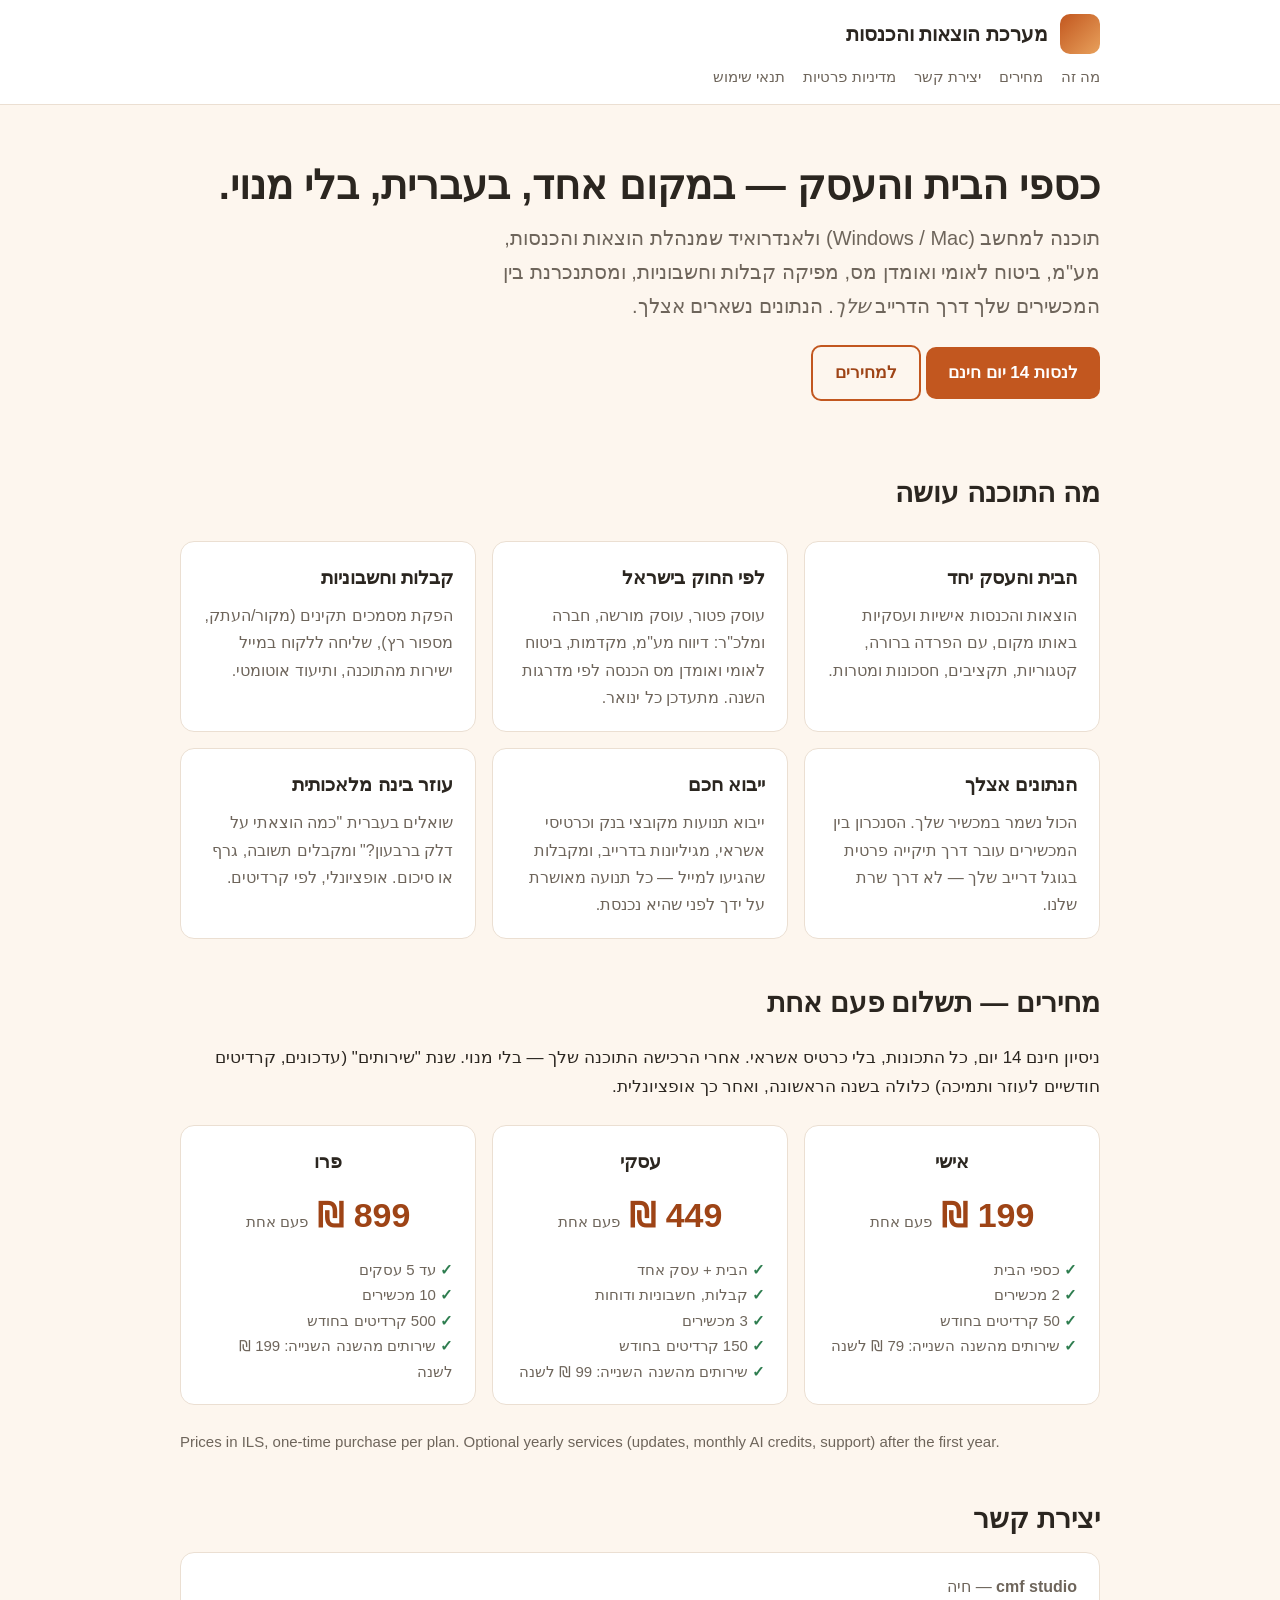
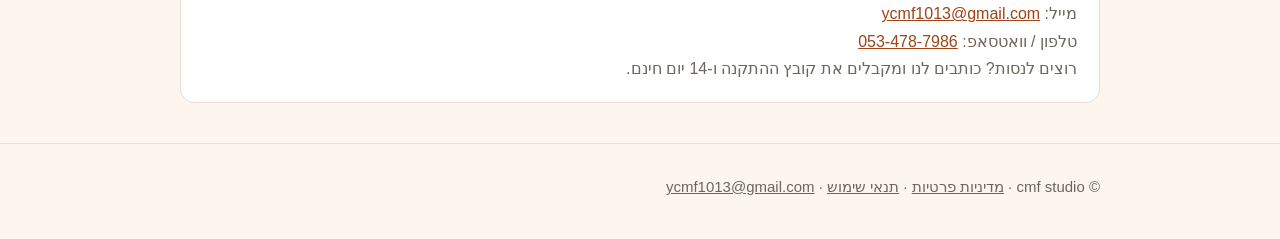
==== index.html @ ee787d58 "Website: home, privacy policy, terms" ====
<!DOCTYPE html>
<html lang="he" dir="rtl">
<head>
<meta charset="utf-8">
<meta name="viewport" content="width=device-width, initial-scale=1">
<title>מערכת הוצאות והכנסות — ניהול כספי הבית והעסק במקום אחד</title>
<meta name="description" content="תוכנה בעברית לניהול הוצאות והכנסות של הבית והעסק: מע&quot;מ, ביטוח לאומי, אומדן מס, קבלות וחשבוניות, סנכרון בין המכשירים שלך דרך הדרייב שלך. בלי מנוי — הנתונים נשארים אצלך.">
<link rel="stylesheet" href="style.css">
</head>
<body>

<header class="top">
  <div class="wrap">
    <a class="brand" href="./"><span class="logo"></span> מערכת הוצאות והכנסות</a>
    <nav class="menu">
      <a href="#what">מה זה</a>
      <a href="#pricing">מחירים</a>
      <a href="#contact">יצירת קשר</a>
      <a href="privacy.html">מדיניות פרטיות</a>
      <a href="terms.html">תנאי שימוש</a>
    </nav>
  </div>
</header>

<main class="wrap">
  <section class="hero">
    <h1>כספי הבית והעסק — במקום אחד, בעברית, בלי מנוי.</h1>
    <p class="lead">תוכנה למחשב (Windows / Mac) ולאנדרואיד שמנהלת הוצאות והכנסות, מע"מ, ביטוח לאומי ואומדן מס, מפיקה קבלות וחשבוניות, ומסתנכרנת בין המכשירים שלך דרך הדרייב <em>שלך</em>. הנתונים נשארים אצלך.</p>
    <a class="btn" href="#contact">לנסות 14 יום חינם</a>
    <a class="btn sec" href="#pricing">למחירים</a>
  </section>

  <h2 id="what">מה התוכנה עושה</h2>
  <div class="grid">
    <div class="card"><h3>הבית והעסק יחד</h3><p>הוצאות והכנסות אישיות ועסקיות באותו מקום, עם הפרדה ברורה, קטגוריות, תקציבים, חסכונות ומטרות.</p></div>
    <div class="card"><h3>לפי החוק בישראל</h3><p>עוסק פטור, עוסק מורשה, חברה ומלכ"ר: דיווח מע"מ, מקדמות, ביטוח לאומי ואומדן מס הכנסה לפי מדרגות השנה. מתעדכן כל ינואר.</p></div>
    <div class="card"><h3>קבלות וחשבוניות</h3><p>הפקת מסמכים תקינים (מקור/העתק, מספור רץ), שליחה ללקוח במייל ישירות מהתוכנה, ותיעוד אוטומטי.</p></div>
    <div class="card"><h3>הנתונים אצלך</h3><p>הכול נשמר במכשיר שלך. הסנכרון בין המכשירים עובר דרך תיקייה פרטית בגוגל דרייב שלך — לא דרך שרת שלנו.</p></div>
    <div class="card"><h3>ייבוא חכם</h3><p>ייבוא תנועות מקובצי בנק וכרטיסי אשראי, מגיליונות בדרייב, ומקבלות שהגיעו למייל — כל תנועה מאושרת על ידך לפני שהיא נכנסת.</p></div>
    <div class="card"><h3>עוזר בינה מלאכותית</h3><p>שואלים בעברית "כמה הוצאתי על דלק ברבעון?" ומקבלים תשובה, גרף או סיכום. אופציונלי, לפי קרדיטים.</p></div>
  </div>

  <h2 id="pricing">מחירים — תשלום פעם אחת</h2>
  <p>ניסיון חינם 14 יום, כל התכונות, בלי כרטיס אשראי. אחרי הרכישה התוכנה שלך — בלי מנוי. שנת "שירותים" (עדכונים, קרדיטים חודשיים לעוזר ותמיכה) כלולה בשנה הראשונה, ואחר כך אופציונלית.</p>
  <div class="grid">
    <div class="card price">
      <h3>אישי</h3>
      <div class="amount">199 ₪ <small>פעם אחת</small></div>
      <ul><li>כספי הבית</li><li>2 מכשירים</li><li>50 קרדיטים בחודש</li><li>שירותים מהשנה השנייה: 79 ₪ לשנה</li></ul>
    </div>
    <div class="card price">
      <h3>עסקי</h3>
      <div class="amount">449 ₪ <small>פעם אחת</small></div>
      <ul><li>הבית + עסק אחד</li><li>קבלות, חשבוניות ודוחות</li><li>3 מכשירים</li><li>150 קרדיטים בחודש</li><li>שירותים מהשנה השנייה: 99 ₪ לשנה</li></ul>
    </div>
    <div class="card price">
      <h3>פרו</h3>
      <div class="amount">899 ₪ <small>פעם אחת</small></div>
      <ul><li>עד 5 עסקים</li><li>10 מכשירים</li><li>500 קרדיטים בחודש</li><li>שירותים מהשנה השנייה: 199 ₪ לשנה</li></ul>
    </div>
  </div>
  <p class="en">Prices in ILS, one-time purchase per plan. Optional yearly services (updates, monthly AI credits, support) after the first year.</p>

  <h2 id="contact">יצירת קשר</h2>
  <div class="card">
    <p><strong>cmf studio</strong> — חיה<br>
    מייל: <a href="mailto:ycmf1013@gmail.com">ycmf1013@gmail.com</a><br>
    טלפון / וואטסאפ: <a href="tel:+972534787986">053-478-7986</a></p>
    <p>רוצים לנסות? כותבים לנו ומקבלים את קובץ ההתקנה ו-14 יום חינם.</p>
  </div>
</main>

<footer>
  <div class="wrap">
    © cmf studio · <a href="privacy.html">מדיניות פרטיות</a> · <a href="terms.html">תנאי שימוש</a> · <a href="mailto:ycmf1013@gmail.com">ycmf1013@gmail.com</a>
  </div>
</footer>

</body>
</html>
---- style.css ----
/* אתר קטן של "מערכת הוצאות והכנסות" — דף בית, מדיניות פרטיות ותנאי שימוש.
   בלי גופנים חיצוניים ובלי סקריפטים: הדפים לא שולחים שום דבר לשום מקום. */
:root {
  --bg: #FDF6EE; --card: #FFFFFF; --ink: #2B2620; --muted: #6E655B;
  --brand: #C2571F; --brand-dark: #9E4416; --line: #EBDFD2; --ok: #2E7D4F;
}
* { box-sizing: border-box; }
html { scroll-behavior: smooth; }
body {
  margin: 0; background: var(--bg); color: var(--ink);
  font-family: "Segoe UI", "Heebo", "Noto Sans Hebrew", Arial, Tahoma, sans-serif;
  font-size: 17px; line-height: 1.7; direction: rtl;
}
a { color: var(--brand-dark); }
header.top {
  background: var(--card); border-bottom: 1px solid var(--line);
  padding: 14px 0;
}
.wrap { max-width: 960px; margin: 0 auto; padding: 0 20px; }
.brand { display: flex; align-items: center; gap: 12px; text-decoration: none; color: var(--ink); font-weight: 700; font-size: 20px; }
.brand .logo { width: 40px; height: 40px; border-radius: 10px; background: linear-gradient(135deg, var(--brand), #E8A15C); display: inline-block; }
nav.menu { display: flex; gap: 18px; flex-wrap: wrap; margin-top: 10px; font-size: 15px; }
nav.menu a { color: var(--muted); text-decoration: none; }
nav.menu a:hover { color: var(--brand-dark); }
.hero { padding: 56px 0 28px; }
.hero h1 { font-size: 40px; line-height: 1.2; margin: 0 0 12px; }
.hero p.lead { font-size: 20px; color: var(--muted); max-width: 640px; margin: 0 0 22px; }
.btn { display: inline-block; background: var(--brand); color: #fff; padding: 12px 22px; border-radius: 10px; text-decoration: none; font-weight: 700; }
.btn.sec { background: transparent; color: var(--brand-dark); border: 2px solid var(--brand); }
.grid { display: grid; grid-template-columns: repeat(auto-fit, minmax(260px, 1fr)); gap: 16px; margin: 24px 0; }
.card { background: var(--card); border: 1px solid var(--line); border-radius: 14px; padding: 20px 22px; }
.card h3 { margin: 0 0 8px; font-size: 19px; }
.card p { margin: 0; color: var(--muted); font-size: 16px; }
.price { text-align: center; }
.price .amount { font-size: 34px; font-weight: 800; color: var(--brand-dark); margin: 6px 0; }
.price .amount small { font-size: 15px; color: var(--muted); font-weight: 400; }
.price ul { list-style: none; padding: 0; margin: 12px 0 0; text-align: right; color: var(--muted); font-size: 15px; }
.price li::before { content: "✓ "; color: var(--ok); font-weight: 700; }
h2 { font-size: 28px; margin: 40px 0 10px; }
h3 { margin-top: 28px; }
section.doc { background: var(--card); border: 1px solid var(--line); border-radius: 14px; padding: 28px 30px; margin: 28px 0; }
section.doc h1 { font-size: 32px; margin-top: 0; }
section.doc .date { color: var(--muted); font-size: 15px; }
table { border-collapse: collapse; width: 100%; margin: 14px 0; font-size: 16px; }
th, td { border: 1px solid var(--line); padding: 10px 12px; text-align: right; vertical-align: top; }
th { background: var(--bg); }
.note { background: #FFF6E8; border-right: 4px solid var(--brand); padding: 12px 16px; border-radius: 8px; margin: 16px 0; }
.en { direction: ltr; text-align: left; font-size: 15px; color: var(--muted); }
footer { color: var(--muted); font-size: 15px; padding: 30px 0 40px; border-top: 1px solid var(--line); margin-top: 40px; }
footer a { color: var(--muted); }
@media (max-width: 600px) { .hero h1 { font-size: 30px; } body { font-size: 16px; } section.doc { padding: 20px 18px; } }
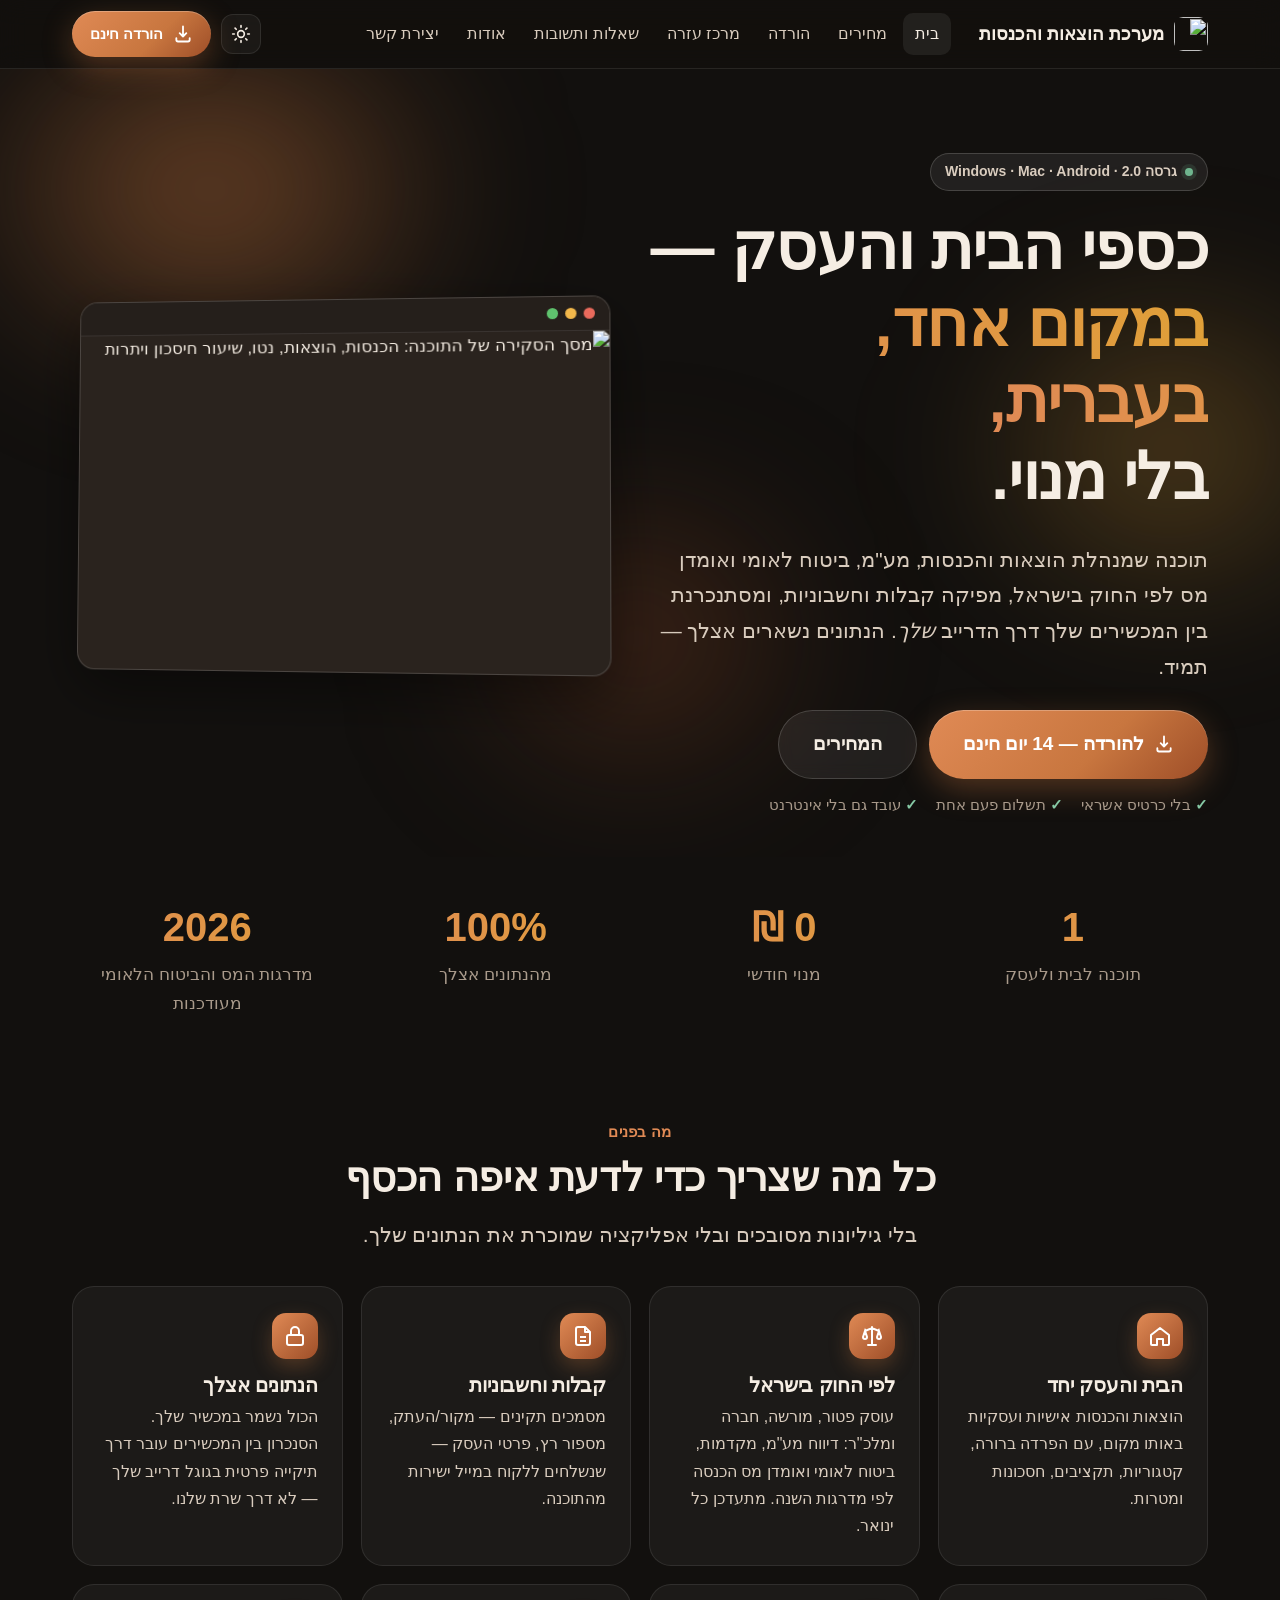
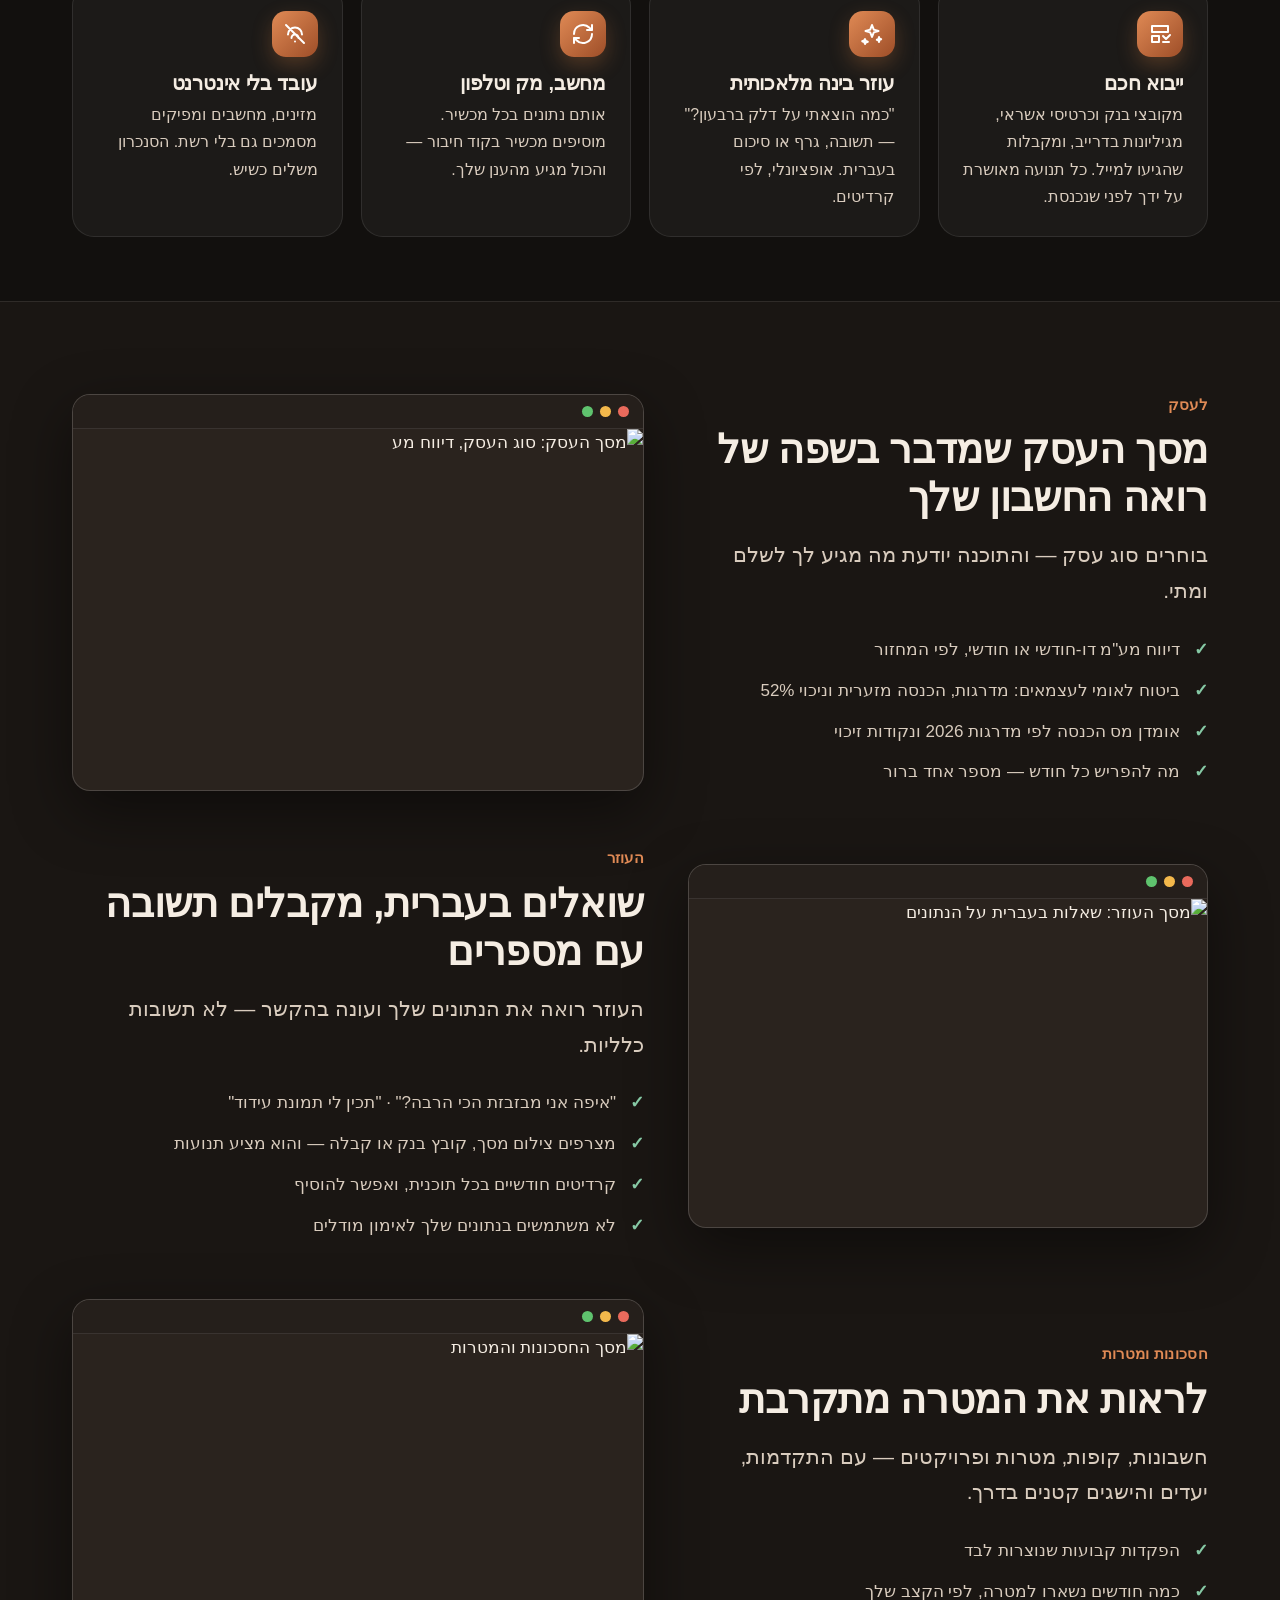
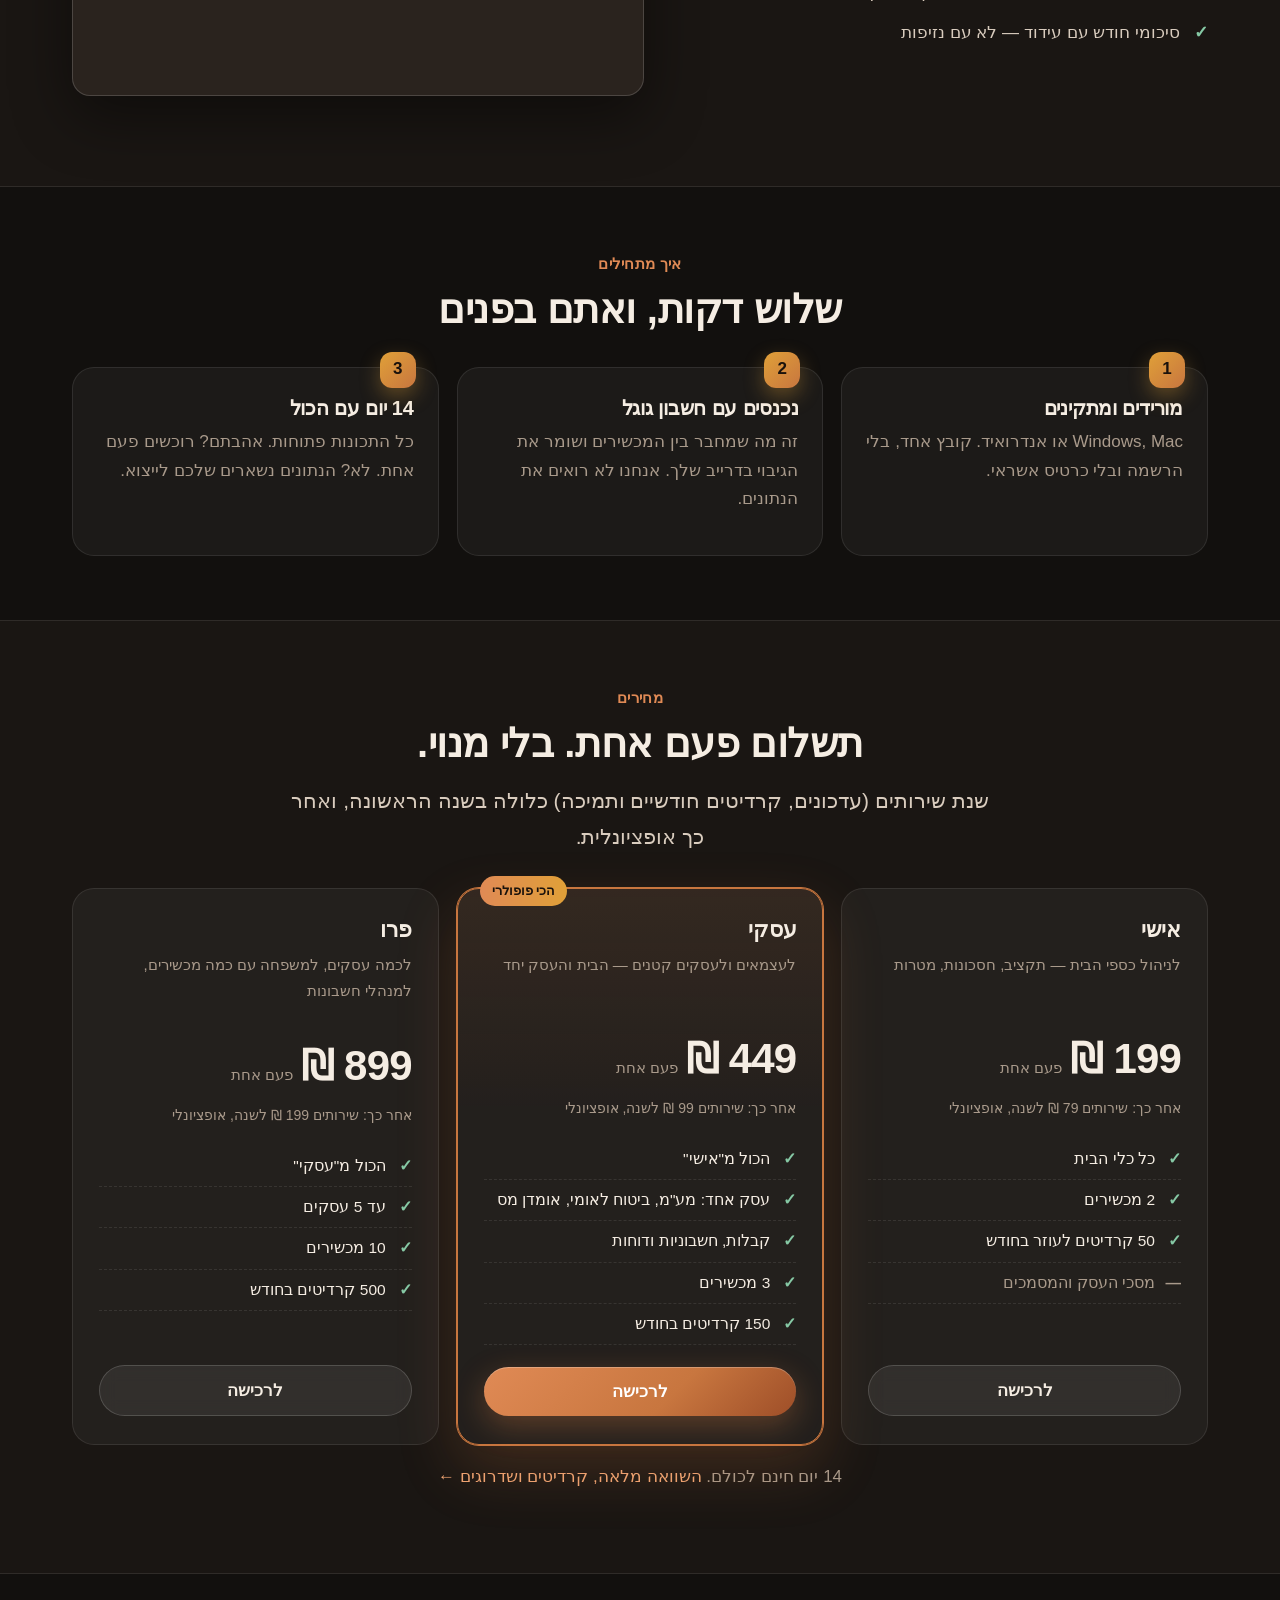
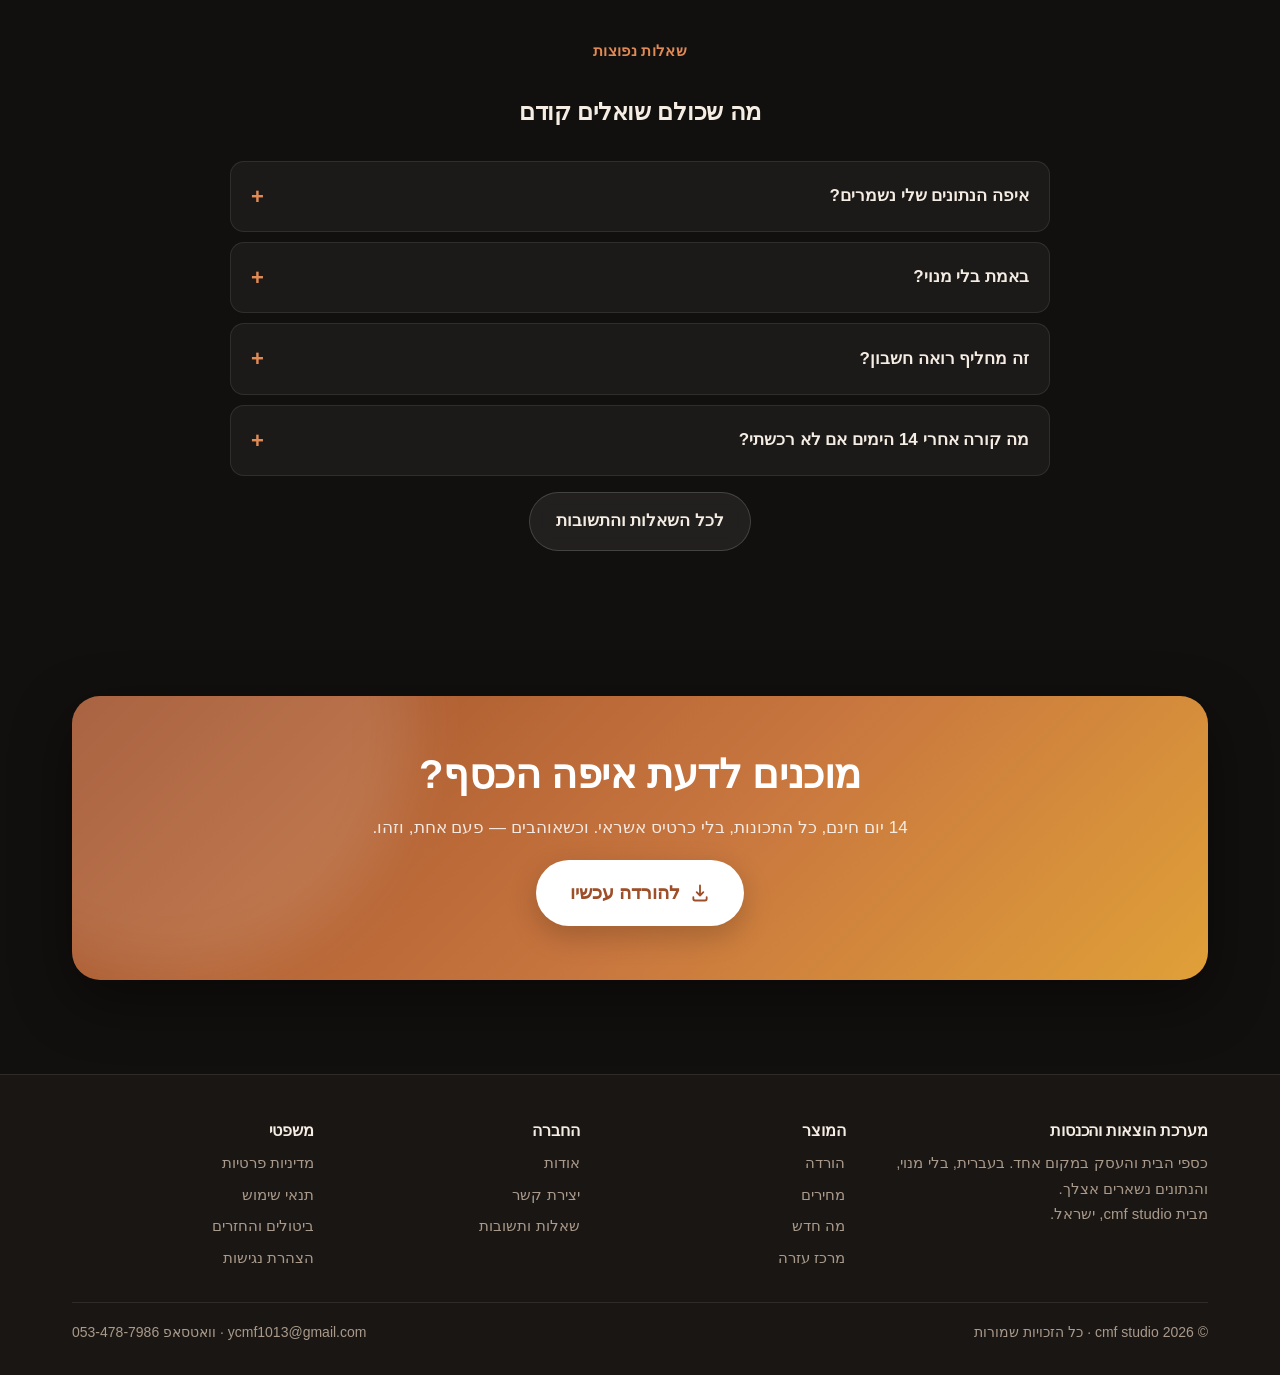
==== commit d49e752f: "Site v2: new design, dark/light, 13 pages" ====
--- a/index.html
+++ b/index.html
@@ -1,80 +1,160 @@
 <!DOCTYPE html>
-<html lang="he" dir="rtl">
+<html lang="he" dir="rtl" data-theme="dark">
 <head>
 <meta charset="utf-8">
 <meta name="viewport" content="width=device-width, initial-scale=1">
-<title>מערכת הוצאות והכנסות — ניהול כספי הבית והעסק במקום אחד</title>
-<meta name="description" content="תוכנה בעברית לניהול הוצאות והכנסות של הבית והעסק: מע&quot;מ, ביטוח לאומי, אומדן מס, קבלות וחשבוניות, סנכרון בין המכשירים שלך דרך הדרייב שלך. בלי מנוי — הנתונים נשארים אצלך.">
-<link rel="stylesheet" href="style.css">
+<title>מערכת הוצאות והכנסות — כספי הבית והעסק במקום אחד, בעברית, בלי מנוי</title>
+<meta name="description" content="תוכנה למחשב ולאנדרואיד שמנהלת הוצאות והכנסות של הבית והעסק: מע&quot;מ, ביטוח לאומי ואומדן מס לפי החוק בישראל, קבלות וחשבוניות, סנכרון דרך הדרייב שלך ועוזר בינה מלאכותית. 14 יום חינם.">
+<link rel="canonical" href="https://cmf1013.github.io/">
+<meta property="og:type" content="website"><meta property="og:title" content="מערכת הוצאות והכנסות — כספי הבית והעסק במקום אחד, בעברית, בלי מנוי"><meta property="og:description" content="תוכנה למחשב ולאנדרואיד שמנהלת הוצאות והכנסות של הבית והעסק: מע&quot;מ, ביטוח לאומי ואומדן מס לפי החוק בישראל, קבלות וחשבוניות, סנכרון דרך הדרייב שלך ועוזר בינה מלאכותית. 14 יום חינם."><meta property="og:image" content="https://cmf1013.github.io/img/og.png"><meta property="og:url" content="https://cmf1013.github.io/"><meta property="og:locale" content="he_IL">
+<meta name="twitter:card" content="summary_large_image">
+<meta name="theme-color" content="#12100E">
+<link rel="icon" href="img/favicon.ico" sizes="any"><link rel="icon" href="img/icon-192.png" type="image/png"><link rel="apple-touch-icon" href="img/icon-192.png">
+<link rel="manifest" href="site.webmanifest">
+<link rel="preload" href="fonts/heebo-800.woff2" as="font" type="font/woff2" crossorigin><link rel="preload" href="fonts/heebo-400.woff2" as="font" type="font/woff2" crossorigin>
+<link rel="stylesheet" href="site.css?v=mujxu6ug">
+<script>(function(){try{var t=localStorage.getItem("theme");if(t==="light"||t==="dark")document.documentElement.setAttribute("data-theme",t);}catch(e){}})();</script>
+<style>[data-theme="dark"] .only-light{display:none}[data-theme="light"] .only-dark{display:none}.only-dark,.only-light{display:inline-flex}</style>
+
 </head>
 <body>
+<header class="top"><div class="wrap">
+    <a class="brand" href="index.html"><img src="img/icon-64.png" alt="" width="34" height="34"> מערכת הוצאות והכנסות</a>
+    <nav class="menu" aria-label="ניווט ראשי"><a href="index.html">בית</a><a href="pricing.html">מחירים</a><a href="download.html">הורדה</a><a href="support.html">מרכז עזרה</a><a href="faq.html">שאלות ותשובות</a><a href="about.html">אודות</a><a href="contact.html">יצירת קשר</a></nav>
+    <div class="cta">
+      <button class="iconbtn theme-btn" type="button" aria-label="מעבר למצב בהיר"><span class="only-dark"><svg viewBox="0 0 24 24" fill="none" stroke="currentColor" stroke-width="2" stroke-linecap="round"><circle cx="12" cy="12" r="4"/><path d="M12 2v2M12 20v2M4.9 4.9l1.4 1.4M17.7 17.7l1.4 1.4M2 12h2M20 12h2M4.9 19.1l1.4-1.4M17.7 6.3l1.4-1.4"/></svg></span><span class="only-light"><svg viewBox="0 0 24 24" fill="none" stroke="currentColor" stroke-width="2" stroke-linecap="round"><path d="M21 12.8A9 9 0 1 1 11.2 3a7 7 0 0 0 9.8 9.8z"/></svg></span></button>
+      <a class="btn sm" href="download.html"><svg viewBox="0 0 24 24" fill="none" stroke="currentColor" stroke-width="2.2" stroke-linecap="round" stroke-linejoin="round"><path d="M12 3v12m0 0-4-4m4 4 4-4M4 17v2a2 2 0 0 0 2 2h12a2 2 0 0 0 2-2v-2"/></svg> הורדה חינם</a>
+      <button class="iconbtn burger" type="button" aria-label="תפריט" aria-expanded="false"><svg viewBox="0 0 24 24" fill="none" stroke="currentColor" stroke-width="2" stroke-linecap="round"><path d="M4 7h16M4 12h16M4 17h16"/></svg></button>
+    </div>
+  </div></header>
+<main id="main">
 
-<header class="top">
-  <div class="wrap">
-    <a class="brand" href="./"><span class="logo"></span> מערכת הוצאות והכנסות</a>
-    <nav class="menu">
-      <a href="#what">מה זה</a>
-      <a href="#pricing">מחירים</a>
-      <a href="#contact">יצירת קשר</a>
-      <a href="privacy.html">מדיניות פרטיות</a>
-      <a href="terms.html">תנאי שימוש</a>
-    </nav>
+<section class="hero"><div class="glow3"></div><div class="wrap"><div class="grid">
+  <div>
+    <span class="eyebrow"><span class="dot"></span> גרסה 2.0 · Windows · Mac · Android</span>
+    <h1>כספי הבית והעסק —<br><span class="hl">במקום אחד, בעברית,</span><br>בלי מנוי.</h1>
+    <p class="lead">תוכנה שמנהלת הוצאות והכנסות, מע"מ, ביטוח לאומי ואומדן מס לפי החוק בישראל, מפיקה קבלות וחשבוניות, ומסתנכרנת בין המכשירים שלך דרך הדרייב <em>שלך</em>. הנתונים נשארים אצלך — תמיד.</p>
+    <div class="actions"><a class="btn lg" href="download.html"><svg viewBox="0 0 24 24" fill="none" stroke="currentColor" stroke-width="2.2" stroke-linecap="round" stroke-linejoin="round"><path d="M12 3v12m0 0-4-4m4 4 4-4M4 17v2a2 2 0 0 0 2 2h12a2 2 0 0 0 2-2v-2"/></svg> להורדה — 14 יום חינם</a><a class="btn sec lg" href="pricing.html">המחירים</a></div>
+    <div class="fine"><span>בלי כרטיס אשראי</span><span>תשלום פעם אחת</span><span>עובד גם בלי אינטרנט</span></div>
   </div>
-</header>
+  <div class="window floaty"><div class="bar"><i></i><i></i><i></i></div><img src="img/app-dash.webp" srcset="img/app-dash-s.webp 900w, img/app-dash.webp 1440w" sizes="(max-width: 960px) 100vw, 560px" width="1440" height="913" alt="מסך הסקירה של התוכנה: הכנסות, הוצאות, נטו, שיעור חיסכון ויתרות" fetchpriority="high"></div>
+</div></div></section>
 
-<main class="wrap">
-  <section class="hero">
-    <h1>כספי הבית והעסק — במקום אחד, בעברית, בלי מנוי.</h1>
-    <p class="lead">תוכנה למחשב (Windows / Mac) ולאנדרואיד שמנהלת הוצאות והכנסות, מע"מ, ביטוח לאומי ואומדן מס, מפיקה קבלות וחשבוניות, ומסתנכרנת בין המכשירים שלך דרך הדרייב <em>שלך</em>. הנתונים נשארים אצלך.</p>
-    <a class="btn" href="#contact">לנסות 14 יום חינם</a>
-    <a class="btn sec" href="#pricing">למחירים</a>
-  </section>
+<section class="tight"><div class="wrap"><div class="stats rv">
+  <div class="stat"><b>1</b><span class="muted">תוכנה לבית ולעסק</span></div>
+  <div class="stat"><b>0 ₪</b><span class="muted">מנוי חודשי</span></div>
+  <div class="stat"><b>100%</b><span class="muted">מהנתונים אצלך</span></div>
+  <div class="stat"><b>2026</b><span class="muted">מדרגות המס והביטוח הלאומי מעודכנות</span></div>
+</div></div></section>
 
-  <h2 id="what">מה התוכנה עושה</h2>
-  <div class="grid">
-    <div class="card"><h3>הבית והעסק יחד</h3><p>הוצאות והכנסות אישיות ועסקיות באותו מקום, עם הפרדה ברורה, קטגוריות, תקציבים, חסכונות ומטרות.</p></div>
-    <div class="card"><h3>לפי החוק בישראל</h3><p>עוסק פטור, עוסק מורשה, חברה ומלכ"ר: דיווח מע"מ, מקדמות, ביטוח לאומי ואומדן מס הכנסה לפי מדרגות השנה. מתעדכן כל ינואר.</p></div>
-    <div class="card"><h3>קבלות וחשבוניות</h3><p>הפקת מסמכים תקינים (מקור/העתק, מספור רץ), שליחה ללקוח במייל ישירות מהתוכנה, ותיעוד אוטומטי.</p></div>
-    <div class="card"><h3>הנתונים אצלך</h3><p>הכול נשמר במכשיר שלך. הסנכרון בין המכשירים עובר דרך תיקייה פרטית בגוגל דרייב שלך — לא דרך שרת שלנו.</p></div>
-    <div class="card"><h3>ייבוא חכם</h3><p>ייבוא תנועות מקובצי בנק וכרטיסי אשראי, מגיליונות בדרייב, ומקבלות שהגיעו למייל — כל תנועה מאושרת על ידך לפני שהיא נכנסת.</p></div>
-    <div class="card"><h3>עוזר בינה מלאכותית</h3><p>שואלים בעברית "כמה הוצאתי על דלק ברבעון?" ומקבלים תשובה, גרף או סיכום. אופציונלי, לפי קרדיטים.</p></div>
+<section><div class="wrap">
+  <div class="sechead center rv"><span class="kicker">מה בפנים</span><h2>כל מה שצריך כדי לדעת איפה הכסף</h2><p class="lead">בלי גיליונות מסובכים ובלי אפליקציה שמוכרת את הנתונים שלך.</p></div>
+  <div class="cards">
+    <div class="card rv"><div class="ic"><svg viewBox="0 0 24 24" fill="none" stroke="currentColor" stroke-width="2" stroke-linejoin="round"><path d="M3 11 12 4l9 7v9a1 1 0 0 1-1 1h-5v-6H9v6H4a1 1 0 0 1-1-1z"/></svg></div><h3>הבית והעסק יחד</h3><p>הוצאות והכנסות אישיות ועסקיות באותו מקום, עם הפרדה ברורה, קטגוריות, תקציבים, חסכונות ומטרות.</p></div>
+    <div class="card rv"><div class="ic"><svg viewBox="0 0 24 24" fill="none" stroke="currentColor" stroke-width="2" stroke-linecap="round"><path d="M12 3v18M5 7l7-3 7 3M3 13l2-6 2 6a2 2 0 0 1-4 0zM17 13l2-6 2 6a2 2 0 0 1-4 0zM8 21h8"/></svg></div><h3>לפי החוק בישראל</h3><p>עוסק פטור, מורשה, חברה ומלכ"ר: דיווח מע"מ, מקדמות, ביטוח לאומי ואומדן מס הכנסה לפי מדרגות השנה. מתעדכן כל ינואר.</p></div>
+    <div class="card rv"><div class="ic"><svg viewBox="0 0 24 24" fill="none" stroke="currentColor" stroke-width="2" stroke-linejoin="round"><path d="M14 3H7a2 2 0 0 0-2 2v14a2 2 0 0 0 2 2h10a2 2 0 0 0 2-2V8z"/><path d="M14 3v5h5M9 13h6M9 17h6"/></svg></div><h3>קבלות וחשבוניות</h3><p>מסמכים תקינים — מקור/העתק, מספור רץ, פרטי העסק — שנשלחים ללקוח במייל ישירות מהתוכנה.</p></div>
+    <div class="card rv"><div class="ic"><svg viewBox="0 0 24 24" fill="none" stroke="currentColor" stroke-width="2"><rect x="4" y="11" width="16" height="10" rx="2"/><path d="M8 11V7a4 4 0 0 1 8 0v4"/></svg></div><h3>הנתונים אצלך</h3><p>הכול נשמר במכשיר שלך. הסנכרון בין המכשירים עובר דרך תיקייה פרטית בגוגל דרייב שלך — לא דרך שרת שלנו.</p></div>
+    <div class="card rv"><div class="ic"><svg viewBox="0 0 24 24" fill="none" stroke="currentColor" stroke-width="2" stroke-linecap="round" stroke-linejoin="round"><path d="M4 4h16v6H4zM4 14h7v6H4zM15 14l3 3 4-4M15 20h6"/></svg></div><h3>ייבוא חכם</h3><p>מקובצי בנק וכרטיסי אשראי, מגיליונות בדרייב, ומקבלות שהגיעו למייל. כל תנועה מאושרת על ידך לפני שנכנסת.</p></div>
+    <div class="card rv"><div class="ic"><svg viewBox="0 0 24 24" fill="none" stroke="currentColor" stroke-width="2" stroke-linecap="round" stroke-linejoin="round"><path d="M12 3l1.8 4.6L18.5 9l-4.7 1.4L12 15l-1.8-4.6L5.5 9l4.7-1.4zM5 17l.8 2 2 .8-2 .8L5 22l-.8-2-2-.8 2-.8zM19 15l.6 1.6 1.6.6-1.6.6L19 20l-.6-1.6-1.6-.6 1.6-.6z"/></svg></div><h3>עוזר בינה מלאכותית</h3><p>"כמה הוצאתי על דלק ברבעון?" — תשובה, גרף או סיכום בעברית. אופציונלי, לפי קרדיטים.</p></div>
+    <div class="card rv"><div class="ic"><svg viewBox="0 0 24 24" fill="none" stroke="currentColor" stroke-width="2" stroke-linecap="round" stroke-linejoin="round"><path d="M21 12a9 9 0 0 1-15.5 6.2L3 16m0 0v5m0-5h5M3 12a9 9 0 0 1 15.5-6.2L21 8m0 0V3m0 5h-5"/></svg></div><h3>מחשב, מק וטלפון</h3><p>אותם נתונים בכל מכשיר. מוסיפים מכשיר בקוד חיבור — והכול מגיע מהענן שלך.</p></div>
+    <div class="card rv"><div class="ic"><svg viewBox="0 0 24 24" fill="none" stroke="currentColor" stroke-width="2" stroke-linecap="round"><path d="M5 12.5a7 7 0 0 1 14 0M8.5 16a3.5 3.5 0 0 1 7 0M12 19.5h.01M3 3l18 18"/></svg></div><h3>עובד בלי אינטרנט</h3><p>מזינים, מחשבים ומפיקים מסמכים גם בלי רשת. הסנכרון משלים כשיש.</p></div>
   </div>
+</div></section>
 
-  <h2 id="pricing">מחירים — תשלום פעם אחת</h2>
-  <p>ניסיון חינם 14 יום, כל התכונות, בלי כרטיס אשראי. אחרי הרכישה התוכנה שלך — בלי מנוי. שנת "שירותים" (עדכונים, קרדיטים חודשיים לעוזר ותמיכה) כלולה בשנה הראשונה, ואחר כך אופציונלית.</p>
-  <div class="grid">
-    <div class="card price">
-      <h3>אישי</h3>
-      <div class="amount">199 ₪ <small>פעם אחת</small></div>
-      <ul><li>כספי הבית</li><li>2 מכשירים</li><li>50 קרדיטים בחודש</li><li>שירותים מהשנה השנייה: 79 ₪ לשנה</li></ul>
+<section class="band"><div class="wrap">
+  <div class="feat rv">
+    <div class="txt"><span class="kicker">לעסק</span><h2>מסך העסק שמדבר בשפה של רואה החשבון שלך</h2>
+      <p class="lead">בוחרים סוג עסק — והתוכנה יודעת מה מגיע לך לשלם ומתי.</p>
+      <ul><li>דיווח מע"מ דו-חודשי או חודשי, לפי המחזור</li><li>ביטוח לאומי לעצמאים: מדרגות, הכנסה מזערית וניכוי 52%</li><li>אומדן מס הכנסה לפי מדרגות 2026 ונקודות זיכוי</li><li>מה להפריש כל חודש — מספר אחד ברור</li></ul></div>
+    <div class="window"><div class="bar"><i></i><i></i><i></i></div><img src="img/app-biz.webp" srcset="img/app-biz-s.webp 900w, img/app-biz.webp 1440w" sizes="(max-width: 900px) 100vw, 600px" width="1440" height="913" alt="מסך העסק: סוג העסק, דיווח מע"מ, אומדן מס וביטוח לאומי" loading="lazy"></div>
+  </div>
+  <div class="feat flip rv">
+    <div class="txt"><span class="kicker">העוזר</span><h2>שואלים בעברית, מקבלים תשובה עם מספרים</h2>
+      <p class="lead">העוזר רואה את הנתונים שלך ועונה בהקשר — לא תשובות כלליות.</p>
+      <ul><li>"איפה אני מבזבזת הכי הרבה?" · "תכין לי תמונת עידוד"</li><li>מצרפים צילום מסך, קובץ בנק או קבלה — והוא מציע תנועות</li><li>קרדיטים חודשיים בכל תוכנית, ואפשר להוסיף</li><li>לא משתמשים בנתונים שלך לאימון מודלים</li></ul></div>
+    <div class="window"><div class="bar"><i></i><i></i><i></i></div><img src="img/app-chat.webp" srcset="img/app-chat-s.webp 900w, img/app-chat.webp 1440w" sizes="(max-width: 900px) 100vw, 600px" width="1440" height="913" alt="מסך העוזר: שאלות בעברית על הנתונים" loading="lazy"></div>
+  </div>
+  <div class="feat rv">
+    <div class="txt"><span class="kicker">חסכונות ומטרות</span><h2>לראות את המטרה מתקרבת</h2>
+      <p class="lead">חשבונות, קופות, מטרות ופרויקטים — עם התקדמות, יעדים והישגים קטנים בדרך.</p>
+      <ul><li>הפקדות קבועות שנוצרות לבד</li><li>כמה חודשים נשארו למטרה, לפי הקצב שלך</li><li>סיכומי חודש עם עידוד — לא עם נזיפות</li></ul></div>
+    <div class="window"><div class="bar"><i></i><i></i><i></i></div><img src="img/app-save.webp" srcset="img/app-save-s.webp 900w, img/app-save.webp 1440w" sizes="(max-width: 900px) 100vw, 600px" width="1440" height="913" alt="מסך החסכונות והמטרות" loading="lazy"></div>
+  </div>
+</div></section>
+
+<section><div class="wrap">
+  <div class="sechead center rv"><span class="kicker">איך מתחילים</span><h2>שלוש דקות, ואתם בפנים</h2></div>
+  <div class="steps rv">
+    <div class="step"><h3>מורידים ומתקינים</h3><p class="muted">Windows, Mac או אנדרואיד. קובץ אחד, בלי הרשמה ובלי כרטיס אשראי.</p></div>
+    <div class="step"><h3>נכנסים עם חשבון גוגל</h3><p class="muted">זה מה שמחבר בין המכשירים ושומר את הגיבוי בדרייב שלך. אנחנו לא רואים את הנתונים.</p></div>
+    <div class="step"><h3>14 יום עם הכול</h3><p class="muted">כל התכונות פתוחות. אהבתם? רוכשים פעם אחת. לא? הנתונים נשארים שלכם לייצוא.</p></div>
+  </div>
+</div></section>
+
+<section class="band"><div class="wrap">
+  <div class="sechead center rv"><span class="kicker">מחירים</span><h2>תשלום פעם אחת. בלי מנוי.</h2><p class="lead">שנת שירותים (עדכונים, קרדיטים חודשיים ותמיכה) כלולה בשנה הראשונה, ואחר כך אופציונלית.</p></div>
+  <div class="plans rv">
+    <div class="plan"><h3>אישי</h3><p class="who">לניהול כספי הבית — תקציב, חסכונות, מטרות</p><div class="price"><b>199 ₪</b><span>פעם אחת</span></div><p class="sub">אחר כך: שירותים 79 ₪ לשנה, אופציונלי</p>
+      <ul><li>כל כלי הבית</li><li>2 מכשירים</li><li>50 קרדיטים לעוזר בחודש</li><li class="no">מסכי העסק והמסמכים</li></ul><button class="btn sec" data-buy="personal">לרכישה</button></div>
+    <div class="plan hot"><span class="tag">הכי פופולרי</span><h3>עסקי</h3><p class="who">לעצמאים ולעסקים קטנים — הבית והעסק יחד</p><div class="price"><b>449 ₪</b><span>פעם אחת</span></div><p class="sub">אחר כך: שירותים 99 ₪ לשנה, אופציונלי</p>
+      <ul><li>הכול מ"אישי"</li><li>עסק אחד: מע"מ, ביטוח לאומי, אומדן מס</li><li>קבלות, חשבוניות ודוחות</li><li>3 מכשירים</li><li>150 קרדיטים בחודש</li></ul><button class="btn" data-buy="business">לרכישה</button></div>
+    <div class="plan"><h3>פרו</h3><p class="who">לכמה עסקים, למשפחה עם כמה מכשירים, למנהלי חשבונות</p><div class="price"><b>899 ₪</b><span>פעם אחת</span></div><p class="sub">אחר כך: שירותים 199 ₪ לשנה, אופציונלי</p>
+      <ul><li>הכול מ"עסקי"</li><li>עד 5 עסקים</li><li>10 מכשירים</li><li>500 קרדיטים בחודש</li></ul><button class="btn sec" data-buy="pro">לרכישה</button></div>
+  </div>
+  <p class="center muted" style="margin-top:18px">14 יום חינם לכולם. <a href="pricing.html">השוואה מלאה, קרדיטים ושדרוגים ←</a></p>
+</div></section>
+
+<section><div class="wrap">
+  <div class="faq rv" style="max-width:820px;margin:0 auto">
+    <div class="sechead center"><span class="kicker">שאלות נפוצות</span><h2>מה שכולם שואלים קודם</h2></div>
+    <details><summary>איפה הנתונים שלי נשמרים?</summary><div class="a"><p>במכשיר שלך. אם מחברים חשבון גוגל, עותק לסנכרון נשמר בתיקייה פרטית בדרייב שלך שרק התוכנה רואה. אנחנו לא מקבלים את הנתונים הכספיים — לשרת שלנו מגיע רק מה שנדרש לרישיון (מייל ומזהי מכשירים).</p></div></details>
+    <details><summary>באמת בלי מנוי?</summary><div class="a"><p>כן. רוכשים פעם אחת ומשתמשים. "שירותים" — עדכונים, קרדיטים חודשיים לעוזר ותמיכה — כלולים בשנה הראשונה, ואחר כך אפשר לחדש בתשלום שנתי קטן או לא. בלי חידוש התוכנה ממשיכה לעבוד במלואה.</p></div></details>
+    <details><summary>זה מחליף רואה חשבון?</summary><div class="a"><p>לא, וזה גם לא המטרה. התוכנה מסדרת לך את הנתונים ונותנת אומדן מדויק לפי החוק — כדי שתדעי מה קורה בכל רגע, ותגיעי לרואה החשבון מוכנה. הדיווח לרשויות נשאר באחריותך או שלו.</p></div></details>
+    <details><summary>מה קורה אחרי 14 הימים אם לא רכשתי?</summary><div class="a"><p>התוכנה עוברת למצב קריאה בלבד: רואים הכול, מייצאים הכול, לא מוסיפים. כשרוכשים — הכול נפתח מהמקום שבו עצרתם.</p></div></details>
+    <p class="center" style="margin-top:16px"><a class="btn sec" href="faq.html">לכל השאלות והתשובות</a></p>
+  </div>
+</div></section>
+
+<section><div class="wrap"><div class="cta-band rv">
+  <h2>מוכנים לדעת איפה הכסף?</h2><p>14 יום חינם, כל התכונות, בלי כרטיס אשראי. וכשאוהבים — פעם אחת, וזהו.</p>
+  <a class="btn lg" href="download.html"><svg viewBox="0 0 24 24" fill="none" stroke="currentColor" stroke-width="2.2" stroke-linecap="round" stroke-linejoin="round"><path d="M12 3v12m0 0-4-4m4 4 4-4M4 17v2a2 2 0 0 0 2 2h12a2 2 0 0 0 2-2v-2"/></svg> להורדה עכשיו</a>
+</div></div></section>
+
+</main>
+<footer><div class="wrap">
+    <div class="cols">
+      <div><h4>מערכת הוצאות והכנסות</h4><p>כספי הבית והעסק במקום אחד. בעברית, בלי מנוי, והנתונים נשארים אצלך.<br>מבית cmf studio, ישראל.</p></div>
+      <div><h4>המוצר</h4><ul><li><a href="download.html">הורדה</a></li><li><a href="pricing.html">מחירים</a></li><li><a href="changelog.html">מה חדש</a></li><li><a href="support.html">מרכז עזרה</a></li></ul></div>
+      <div><h4>החברה</h4><ul><li><a href="about.html">אודות</a></li><li><a href="contact.html">יצירת קשר</a></li><li><a href="faq.html">שאלות ותשובות</a></li></ul></div>
+      <div><h4>משפטי</h4><ul><li><a href="privacy.html">מדיניות פרטיות</a></li><li><a href="terms.html">תנאי שימוש</a></li><li><a href="refund.html">ביטולים והחזרים</a></li><li><a href="accessibility.html">הצהרת נגישות</a></li></ul></div>
     </div>
-    <div class="card price">
-      <h3>עסקי</h3>
-      <div class="amount">449 ₪ <small>פעם אחת</small></div>
-      <ul><li>הבית + עסק אחד</li><li>קבלות, חשבוניות ודוחות</li><li>3 מכשירים</li><li>150 קרדיטים בחודש</li><li>שירותים מהשנה השנייה: 99 ₪ לשנה</li></ul>
+    <div class="bottom"><span>© <span class="year"></span> cmf studio · כל הזכויות שמורות</span><span><a href="mailto:ycmf1013@gmail.com">ycmf1013@gmail.com</a> · <a href="https://wa.me/972534787986" rel="noopener">וואטסאפ 053-478-7986</a></span></div>
+  </div></footer>
+<div class="modal" id="buyModal" role="dialog" aria-modal="true" aria-labelledby="buyTitle"><div class="box">
+    <button class="iconbtn x" type="button" data-close aria-label="סגירה">✕</button>
+    <h3 id="buyTitle">רכישה</h3>
+    <form id="buyForm" novalidate>
+      <div class="field"><label for="buyPlan">מה רוכשים</label>
+        <select id="buyPlan">
+          <option value="personal">אישי — 199 ₪ (פעם אחת)</option><option value="business">עסקי — 449 ₪ (פעם אחת)</option><option value="pro">פרו — 899 ₪ (פעם אחת)</option>
+          <option value="pack100">100 קרדיטים — 19 ₪</option><option value="pack500">500 קרדיטים — 79 ₪</option>
+          <option value="services_personal">חידוש שירותים — אישי, 79 ₪ לשנה</option><option value="services_business">חידוש שירותים — עסקי, 99 ₪ לשנה</option><option value="services_pro">חידוש שירותים — פרו, 199 ₪ לשנה</option>
+        </select></div>
+      <div class="field"><label for="buyEmail">כתובת המייל של חשבון גוגל שאיתו נכנסים לתוכנה</label><input id="buyEmail" type="email" autocomplete="email" required placeholder="name@gmail.com"><small class="muted">הרישיון נרשם על הכתובת הזו. בתוכנה נכנסים עם אותו חשבון גוגל — והכול נפתח לבד.</small></div>
+      <div class="field"><label for="buyEmail2">אותה כתובת, שוב</label><input id="buyEmail2" type="email" required></div>
+      <div class="field"><label for="buyPhone">נייד לקבלה ב-SMS (לא חובה)</label><input id="buyPhone" type="tel" autocomplete="tel" placeholder="05x-xxxxxxx"></div>
+      <div class="field"><span>אמצעי תשלום</span><label><input type="radio" name="prov" value="card" checked> כרטיס אשראי</label><label><input type="radio" name="prov" value="paypal"> PayPal</label></div>
+      <div id="buyMsg"></div>
+      <button class="btn" id="buyGo" type="submit">לתשלום מאובטח</button>
+      <p class="muted" style="font-size:13.5px;margin:12px 0 0">התשלום נעשה בדף מאובטח של חברת הסליקה. פרטי הכרטיס לא עוברים דרכנו. קבלה נשלחת אוטומטית למייל (ול-SMS אם ביקשת). <a href="refund.html">ביטולים והחזרים</a>.</p>
+    </form>
+    <div id="buyOffline" style="display:none">
+      <p>הרכישה מתבצעת כרגע <strong>מתוך התוכנה</strong>: מורידים, נכנסים עם חשבון גוגל, ובמסך <strong>החשבון שלי</strong> בוחרים תוכנית. הכול אונליין, בדף תשלום מאובטח, והתוכנה נפתחת מיד.</p>
+      <p>שאלות? <a href="https://wa.me/972534787986" rel="noopener">וואטסאפ 053-478-7986</a> או <a href="mailto:ycmf1013@gmail.com">ycmf1013@gmail.com</a>.</p>
+      <a class="btn" href="download.html">להורדה ולניסיון חינם</a>
     </div>
-    <div class="card price">
-      <h3>פרו</h3>
-      <div class="amount">899 ₪ <small>פעם אחת</small></div>
-      <ul><li>עד 5 עסקים</li><li>10 מכשירים</li><li>500 קרדיטים בחודש</li><li>שירותים מהשנה השנייה: 199 ₪ לשנה</li></ul>
-    </div>
-  </div>
-  <p class="en">Prices in ILS, one-time purchase per plan. Optional yearly services (updates, monthly AI credits, support) after the first year.</p>
-
-  <h2 id="contact">יצירת קשר</h2>
-  <div class="card">
-    <p><strong>cmf studio</strong> — חיה<br>
-    מייל: <a href="mailto:ycmf1013@gmail.com">ycmf1013@gmail.com</a><br>
-    טלפון / וואטסאפ: <a href="tel:+972534787986">053-478-7986</a></p>
-    <p>רוצים לנסות? כותבים לנו ומקבלים את קובץ ההתקנה ו-14 יום חינם.</p>
-  </div>
-</main>
-
-<footer>
-  <div class="wrap">
-    © cmf studio · <a href="privacy.html">מדיניות פרטיות</a> · <a href="terms.html">תנאי שימוש</a> · <a href="mailto:ycmf1013@gmail.com">ycmf1013@gmail.com</a>
-  </div>
-</footer>
-
+  </div></div>
+<script src="config.js?v=mujxu6ug"></script>
+<script src="site.js?v=mujxu6ug" defer></script>
 </body>
-</html>
+</html>
--- a/site.css
+++ b/site.css
@@ -0,0 +1,287 @@
+/* ============================================================
+   האתר של "מערכת הוצאות והכנסות" — עיצוב
+   מצב כהה (ברירת מחדל, קולנועי וחם) ומצב בהיר (הפלטה של התוכנה).
+   בלי ספריות, בלי גופנים חיצוניים, בלי בקשות לשום מקום.
+   ============================================================ */
+
+@font-face { font-family: "Heebo"; font-weight: 400; font-display: swap; src: url("fonts/heebo-400.woff2") format("woff2"); }
+@font-face { font-family: "Heebo"; font-weight: 500; font-display: swap; src: url("fonts/heebo-500.woff2") format("woff2"); }
+@font-face { font-family: "Heebo"; font-weight: 700; font-display: swap; src: url("fonts/heebo-700.woff2") format("woff2"); }
+@font-face { font-family: "Heebo"; font-weight: 800; font-display: swap; src: url("fonts/heebo-800.woff2") format("woff2"); }
+
+/* ---------- צבעים ---------- */
+:root {
+  --clay: #C8763F; --clay2: #E08A55; --clayD: #9E4E28; --sun: #E0A038; --mint: #6FB58E; --sky: #6C95C4; --bad: #D46A55;
+  --r: 22px; --r2: 14px; --max: 1180px;
+  --ease: cubic-bezier(.2,.7,.2,1);
+}
+[data-theme="dark"] {
+  --bg: #12100E; --bg2: #1A1613; --bg3: #221C18;
+  --card: rgba(255,255,255,.045); --card2: rgba(255,255,255,.07); --line: rgba(255,255,255,.09); --line2: rgba(255,255,255,.16);
+  --ink: #F5EDE3; --ink2: #D9CCBE; --muted: #A99A8B;
+  --accent: var(--clay2); --accentInk: #1A120C; --link: #F0A574;
+  --glow1: rgba(200,118,63,.55); --glow2: rgba(224,160,56,.35); --glow3: rgba(158,78,40,.5);
+  --shadow: 0 20px 60px rgba(0,0,0,.45); --shadow2: 0 8px 30px rgba(0,0,0,.35);
+  --frame: #2A231E; --ok: #86C9A5; --okBg: rgba(111,181,142,.14); --warnBg: rgba(224,160,56,.14);
+  color-scheme: dark;
+}
+[data-theme="light"] {
+  --bg: #FDF6EE; --bg2: #FFFFFF; --bg3: #F6EBDD;
+  --card: #FFFFFF; --card2: #FBF3EA; --line: #EADCCC; --line2: #DCC8B2;
+  --ink: #3B2A20; --ink2: #5E4736; --muted: #8E7A69;
+  --accent: #B5623A; --accentInk: #FFFFFF; --link: #9E4E28;
+  --glow1: rgba(200,118,63,.28); --glow2: rgba(224,160,56,.22); --glow3: rgba(181,98,58,.18);
+  --shadow: 0 20px 60px rgba(122,62,34,.16); --shadow2: 0 8px 30px rgba(122,62,34,.12);
+  --frame: #EADCCC; --ok: #4E7A46; --okBg: #E9F1E2; --warnBg: #FDF0D8;
+  color-scheme: light;
+}
+
+/* ---------- בסיס ---------- */
+*, *::before, *::after { box-sizing: border-box; }
+html { scroll-behavior: smooth; -webkit-text-size-adjust: 100%; }
+body {
+  margin: 0; background: var(--bg); color: var(--ink);
+  font-family: "Heebo", "Segoe UI", "Arial Hebrew", Arial, sans-serif;
+  font-size: 17px; line-height: 1.7; direction: rtl;
+  -webkit-font-smoothing: antialiased; overflow-x: hidden;
+}
+a { color: var(--link); text-decoration: none; }
+a:hover { text-decoration: underline; text-underline-offset: 3px; }
+img { max-width: 100%; height: auto; display: block; }
+h1, h2, h3, h4 { line-height: 1.2; margin: 0 0 .4em; letter-spacing: -.01em; }
+h1 { font-size: clamp(34px, 5.6vw, 64px); font-weight: 800; }
+h2 { font-size: clamp(26px, 3.6vw, 40px); font-weight: 800; }
+h3 { font-size: 20px; font-weight: 700; }
+p { margin: 0 0 1em; }
+.wrap { max-width: var(--max); margin: 0 auto; padding: 0 22px; }
+.muted { color: var(--muted); }
+.lead { font-size: clamp(18px, 2vw, 21px); color: var(--ink2); max-width: 720px; }
+.center { text-align: center; }
+.center .lead { margin-inline: auto; }
+.sr { position: absolute; width: 1px; height: 1px; overflow: hidden; clip: rect(0 0 0 0); }
+:focus-visible { outline: 3px solid var(--sun); outline-offset: 3px; border-radius: 6px; }
+
+/* ---------- כפתורים ---------- */
+.btn {
+  display: inline-flex; align-items: center; gap: 10px; justify-content: center;
+  padding: 14px 26px; border-radius: 999px; font-weight: 700; font-size: 17px;
+  background: linear-gradient(135deg, var(--clay2), var(--clay) 60%, var(--clayD)); color: #fff;
+  border: 0; cursor: pointer; text-decoration: none !important; font-family: inherit;
+  box-shadow: 0 10px 30px rgba(200,118,63,.35), inset 0 1px 0 rgba(255,255,255,.25);
+  transition: transform .2s var(--ease), box-shadow .2s var(--ease), filter .2s;
+}
+.btn:hover { transform: translateY(-2px); box-shadow: 0 16px 40px rgba(200,118,63,.45), inset 0 1px 0 rgba(255,255,255,.25); filter: saturate(1.08); }
+.btn:active { transform: translateY(0); }
+.btn.sec { background: var(--card2); color: var(--ink); border: 1px solid var(--line2); box-shadow: none; backdrop-filter: blur(8px); }
+.btn.sec:hover { box-shadow: var(--shadow2); }
+.btn.ghost { background: transparent; color: var(--link); box-shadow: none; padding: 10px 14px; }
+.btn.sm { padding: 10px 18px; font-size: 15px; }
+.btn.lg { padding: 17px 34px; font-size: 19px; }
+.btn svg { width: 20px; height: 20px; }
+
+/* ---------- כותרת עליונה ---------- */
+.top {
+  position: sticky; top: 0; z-index: 50;
+  background: color-mix(in srgb, var(--bg) 78%, transparent); backdrop-filter: blur(14px) saturate(1.3);
+  border-bottom: 1px solid var(--line);
+}
+.top .wrap { display: flex; align-items: center; gap: 18px; min-height: 68px; }
+.brand { display: flex; align-items: center; gap: 10px; font-weight: 800; font-size: 18px; color: var(--ink); text-decoration: none !important; white-space: nowrap; }
+.brand img { width: 34px; height: 34px; border-radius: 9px; }
+.menu { display: flex; gap: 4px; margin-inline-start: 10px; }
+.menu a { color: var(--ink2); padding: 8px 12px; border-radius: 10px; font-weight: 500; font-size: 15.5px; text-decoration: none !important; }
+.menu a:hover, .menu a[aria-current="page"] { background: var(--card2); color: var(--ink); }
+.top .cta { margin-inline-start: auto; display: flex; align-items: center; gap: 10px; }
+.iconbtn { width: 40px; height: 40px; border-radius: 12px; border: 1px solid var(--line); background: var(--card); color: var(--ink); display: inline-flex; align-items: center; justify-content: center; cursor: pointer; }
+.iconbtn svg { width: 20px; height: 20px; }
+.iconbtn:hover { background: var(--card2); }
+.burger { display: none; }
+@media (max-width: 900px) {
+  .menu { display: none; }
+  .burger { display: inline-flex; }
+  body.nav-open .menu { display: flex; position: fixed; inset: 68px 0 auto 0; flex-direction: column; background: var(--bg2); padding: 12px 16px 18px; border-bottom: 1px solid var(--line); box-shadow: var(--shadow); z-index: 49; }
+  body.nav-open .menu a { padding: 12px 14px; font-size: 17px; }
+  .top .cta .btn { display: none; }
+}
+
+/* ---------- גיבור (hero) ---------- */
+.hero { position: relative; padding: 84px 0 40px; overflow: hidden; isolation: isolate; }
+.hero::before, .hero::after { content: ""; position: absolute; z-index: -1; border-radius: 50%; filter: blur(70px); pointer-events: none; }
+.hero::before { width: 780px; height: 560px; inset-inline-end: -180px; top: -160px; background: radial-gradient(closest-side, var(--glow1), transparent 70%); animation: drift 14s ease-in-out infinite alternate; }
+.hero::after { width: 620px; height: 520px; inset-inline-start: -200px; top: 120px; background: radial-gradient(closest-side, var(--glow2), transparent 70%); animation: drift 18s ease-in-out infinite alternate-reverse; }
+.hero .glow3 { position: absolute; z-index: -1; width: 520px; height: 420px; inset-inline-start: 30%; top: 360px; border-radius: 50%; filter: blur(80px); background: radial-gradient(closest-side, var(--glow3), transparent 70%); }
+@keyframes drift { from { transform: translate(0,0) scale(1); } to { transform: translate(-40px, 30px) scale(1.08); } }
+.hero .grid { display: grid; grid-template-columns: 1.05fr 1fr; gap: 40px; align-items: center; }
+.eyebrow { display: inline-flex; align-items: center; gap: 8px; padding: 6px 14px; border-radius: 999px; background: var(--card2); border: 1px solid var(--line2); font-size: 14px; font-weight: 600; color: var(--ink2); margin-bottom: 18px; }
+.eyebrow .dot { width: 8px; height: 8px; border-radius: 50%; background: var(--mint); box-shadow: 0 0 0 4px var(--okBg); }
+.hero h1 .hl { background: linear-gradient(90deg, var(--clay2), var(--sun)); -webkit-background-clip: text; background-clip: text; color: transparent; }
+.hero .actions { display: flex; gap: 12px; flex-wrap: wrap; margin: 26px 0 14px; }
+.hero .fine { color: var(--muted); font-size: 14.5px; display: flex; gap: 18px; flex-wrap: wrap; }
+.hero .fine span::before { content: "✓ "; color: var(--ok); font-weight: 700; }
+@media (max-width: 960px) { .hero { padding-top: 48px; } .hero .grid { grid-template-columns: 1fr; gap: 28px; } }
+
+/* ---------- מסגרת "חלון" לצילומי מסך ---------- */
+.window { border-radius: 18px; background: var(--frame); border: 1px solid var(--line2); box-shadow: var(--shadow); overflow: hidden; }
+.window .bar { display: flex; gap: 7px; padding: 11px 14px; border-bottom: 1px solid var(--line); background: color-mix(in srgb, var(--frame) 80%, var(--bg)); }
+.window .bar i { width: 11px; height: 11px; border-radius: 50%; background: var(--line2); display: block; }
+.window .bar i:nth-child(1) { background: #E96A5C; } .window .bar i:nth-child(2) { background: #F3B84B; } .window .bar i:nth-child(3) { background: #5FC36E; }
+.window img { width: 100%; }
+.hero .window { transform: perspective(1400px) rotateY(-6deg) rotateX(2deg); transition: transform .6s var(--ease); }
+.hero .window:hover { transform: perspective(1400px) rotateY(0) rotateX(0); }
+@media (max-width: 960px) { .hero .window { transform: none; } }
+.floaty { animation: floaty 7s ease-in-out infinite; }
+@keyframes floaty { 0%,100% { translate: 0 0; } 50% { translate: 0 -10px; } }
+
+/* ---------- מקטעים ---------- */
+section { padding: 64px 0; }
+section.tight { padding: 36px 0; }
+.sechead { max-width: 760px; margin-bottom: 34px; }
+.sechead.center { margin-inline: auto; text-align: center; }
+.kicker { color: var(--accent); font-weight: 700; font-size: 15px; letter-spacing: .02em; margin-bottom: 8px; display: block; }
+.band { background: var(--bg2); border-top: 1px solid var(--line); border-bottom: 1px solid var(--line); }
+
+/* ---------- כרטיסים ---------- */
+.cards { display: grid; grid-template-columns: repeat(auto-fit, minmax(250px, 1fr)); gap: 18px; }
+.card {
+  background: var(--card); border: 1px solid var(--line); border-radius: var(--r); padding: 26px 24px;
+  transition: transform .25s var(--ease), box-shadow .25s var(--ease), border-color .25s;
+}
+.card:hover { transform: translateY(-3px); box-shadow: var(--shadow2); border-color: var(--line2); }
+.card .ic { width: 46px; height: 46px; border-radius: 14px; display: grid; place-items: center; margin-bottom: 14px; background: linear-gradient(135deg, var(--clay2), var(--clayD)); color: #fff; box-shadow: 0 8px 20px rgba(200,118,63,.3); }
+.card .ic svg { width: 24px; height: 24px; }
+.card h3 { margin-bottom: 6px; }
+.card p { color: var(--ink2); margin: 0; font-size: 16px; }
+
+/* ---------- תכונה עם תמונה (זיגזג) ---------- */
+.feat { display: grid; grid-template-columns: 1fr 1.1fr; gap: 44px; align-items: center; padding: 26px 0; }
+.feat.flip .txt { order: 2; }
+.feat ul { padding: 0; margin: 14px 0 0; list-style: none; }
+.feat li { padding: 6px 0 6px 0; padding-inline-start: 28px; position: relative; color: var(--ink2); }
+.feat li::before { content: "✓"; position: absolute; inset-inline-start: 0; color: var(--ok); font-weight: 800; }
+@media (max-width: 900px) { .feat { grid-template-columns: 1fr; gap: 22px; } .feat.flip .txt { order: 0; } }
+
+/* ---------- שלבים ---------- */
+.steps { display: grid; grid-template-columns: repeat(3, 1fr); gap: 18px; counter-reset: step; }
+.step { position: relative; background: var(--card); border: 1px solid var(--line); border-radius: var(--r); padding: 28px 24px 24px; }
+.step::before { counter-increment: step; content: counter(step); position: absolute; top: -16px; inset-inline-start: 22px; width: 36px; height: 36px; border-radius: 12px; display: grid; place-items: center; font-weight: 800; background: linear-gradient(135deg, var(--sun), var(--clay)); color: #1A120C; box-shadow: 0 8px 20px rgba(224,160,56,.35); }
+@media (max-width: 800px) { .steps { grid-template-columns: 1fr; gap: 26px; } }
+
+/* ---------- מחירים ---------- */
+.plans { display: grid; grid-template-columns: repeat(3, 1fr); gap: 18px; align-items: stretch; }
+.plan { position: relative; background: var(--card); border: 1px solid var(--line); border-radius: var(--r); padding: 28px 26px; display: flex; flex-direction: column; }
+.plan.hot { border-color: var(--clay); box-shadow: 0 0 0 1px var(--clay), 0 24px 60px rgba(200,118,63,.22); background: linear-gradient(180deg, color-mix(in srgb, var(--clay) 10%, var(--card)), var(--card) 40%); }
+.plan .tag { position: absolute; top: -13px; inset-inline-end: 22px; padding: 4px 12px; border-radius: 999px; background: linear-gradient(90deg, var(--clay2), var(--sun)); color: #1A120C; font-weight: 800; font-size: 13px; }
+.plan h3 { font-size: 22px; }
+.plan .who { color: var(--muted); font-size: 15px; min-height: 44px; }
+.plan .price { display: flex; align-items: baseline; gap: 8px; margin: 12px 0 2px; }
+.plan .price b { font-size: 42px; font-weight: 800; letter-spacing: -.02em; }
+.plan .price span { color: var(--muted); font-size: 15px; }
+.plan .sub { color: var(--muted); font-size: 14px; margin-bottom: 18px; }
+.plan ul { list-style: none; padding: 0; margin: 0 0 22px; flex: 1; }
+.plan li { padding: 7px 0; padding-inline-start: 26px; position: relative; border-bottom: 1px dashed var(--line); font-size: 15.5px; }
+.plan li::before { content: "✓"; position: absolute; inset-inline-start: 0; color: var(--ok); font-weight: 800; }
+.plan li.no { color: var(--muted); } .plan li.no::before { content: "—"; color: var(--muted); }
+.plan .btn { width: 100%; }
+@media (max-width: 900px) { .plans { grid-template-columns: 1fr; } }
+
+.cmp { width: 100%; border-collapse: separate; border-spacing: 0; margin-top: 8px; font-size: 15.5px; }
+.cmp th, .cmp td { padding: 12px 14px; border-bottom: 1px solid var(--line); text-align: right; vertical-align: middle; }
+.cmp th { background: var(--card2); font-weight: 700; }
+.cmp td.c { text-align: center; }
+.cmp tr:hover td { background: var(--card); }
+.tablewrap { overflow: auto; border: 1px solid var(--line); border-radius: var(--r2); }
+.packs { display: grid; grid-template-columns: repeat(auto-fit, minmax(220px, 1fr)); gap: 16px; }
+.pack { background: var(--card); border: 1px solid var(--line); border-radius: var(--r2); padding: 18px 20px; display: flex; justify-content: space-between; align-items: center; }
+.pack b { font-size: 24px; }
+
+/* ---------- הורדות ---------- */
+.dl { display: grid; grid-template-columns: repeat(auto-fit, minmax(270px, 1fr)); gap: 18px; }
+.dl .card { display: flex; flex-direction: column; }
+.dl .meta { color: var(--muted); font-size: 14px; margin: 8px 0 16px; }
+.dl .btn { margin-top: auto; }
+.dl code { font-size: 12px; word-break: break-all; color: var(--muted); }
+.os { display: inline-flex; align-items: center; gap: 8px; font-weight: 700; }
+
+/* ---------- אקורדיון (שאלות ותשובות) ---------- */
+.faq details { border: 1px solid var(--line); border-radius: var(--r2); background: var(--card); margin-bottom: 10px; overflow: hidden; }
+.faq summary { cursor: pointer; padding: 16px 20px; font-weight: 700; list-style: none; display: flex; justify-content: space-between; align-items: center; gap: 12px; }
+.faq summary::-webkit-details-marker { display: none; }
+.faq summary::after { content: "+"; font-size: 22px; color: var(--accent); transition: transform .25s; flex: none; }
+.faq details[open] summary::after { transform: rotate(45deg); }
+.faq .a { padding: 0 20px 18px; color: var(--ink2); }
+.faq .a p:last-child { margin-bottom: 0; }
+.faq h2 { margin-top: 34px; font-size: 24px; }
+
+/* ---------- מסמך (פרטיות, תנאים) ---------- */
+.doc { max-width: 860px; margin: 0 auto; background: var(--card); border: 1px solid var(--line); border-radius: var(--r); padding: 36px 40px; }
+.doc h1 { font-size: 36px; }
+.doc h3 { margin-top: 30px; }
+.doc .date { color: var(--muted); font-size: 15px; margin-bottom: 20px; }
+.doc table { width: 100%; border-collapse: collapse; margin: 14px 0; font-size: 15.5px; }
+.doc th, .doc td { border: 1px solid var(--line); padding: 10px 12px; text-align: right; vertical-align: top; }
+.doc th { background: var(--card2); }
+.note { background: var(--warnBg); border-inline-start: 4px solid var(--sun); padding: 12px 16px; border-radius: 10px; margin: 16px 0; }
+.en { direction: ltr; text-align: left; font-size: 15px; color: var(--muted); }
+@media (max-width: 600px) { .doc { padding: 22px 18px; } }
+
+/* ---------- CTA סופי ---------- */
+.cta-band { position: relative; overflow: hidden; border-radius: 28px; padding: 54px 40px; text-align: center; background: linear-gradient(135deg, var(--clayD), var(--clay) 55%, var(--sun)); color: #fff; box-shadow: var(--shadow); }
+.cta-band h2 { color: #fff; }
+.cta-band p { color: rgba(255,255,255,.85); max-width: 640px; margin-inline: auto; }
+.cta-band .btn { background: #fff; color: var(--clayD); box-shadow: 0 10px 30px rgba(0,0,0,.2); }
+.cta-band::after { content: ""; position: absolute; width: 500px; height: 500px; border-radius: 50%; background: rgba(255,255,255,.12); inset-inline-end: -160px; top: -220px; filter: blur(30px); }
+
+/* ---------- טפסים ---------- */
+.field { display: flex; flex-direction: column; gap: 6px; margin-bottom: 14px; }
+.field label { font-weight: 600; font-size: 15px; }
+.field input, .field select, .field textarea { font: inherit; padding: 12px 14px; border-radius: 12px; border: 1px solid var(--line2); background: var(--bg2); color: var(--ink); }
+.field input:focus, .field textarea:focus, .field select:focus { border-color: var(--clay); outline: none; box-shadow: 0 0 0 4px rgba(200,118,63,.18); }
+.modal { position: fixed; inset: 0; display: none; place-items: center; background: rgba(0,0,0,.55); z-index: 100; padding: 20px; }
+.modal.on { display: grid; }
+.modal .box { width: min(520px, 100%); background: var(--bg2); border: 1px solid var(--line2); border-radius: var(--r); padding: 28px; box-shadow: var(--shadow); }
+.modal .box h3 { font-size: 22px; }
+.modal .x { float: left; }
+.alert { padding: 12px 16px; border-radius: 12px; margin: 10px 0; font-size: 15px; }
+.alert.ok { background: var(--okBg); color: var(--ok); }
+.alert.bad { background: rgba(212,106,85,.14); color: var(--bad); }
+
+/* ---------- תחתית ---------- */
+footer { border-top: 1px solid var(--line); background: var(--bg2); padding: 46px 0 30px; margin-top: 30px; color: var(--muted); font-size: 15px; }
+footer .cols { display: grid; grid-template-columns: 1.4fr 1fr 1fr 1fr; gap: 24px; }
+footer h4 { color: var(--ink); margin-bottom: 10px; font-size: 16px; }
+footer ul { list-style: none; padding: 0; margin: 0; }
+footer li { margin: 6px 0; }
+footer a { color: var(--muted); }
+footer a:hover { color: var(--ink); }
+footer .bottom { border-top: 1px solid var(--line); margin-top: 26px; padding-top: 18px; display: flex; justify-content: space-between; flex-wrap: wrap; gap: 10px; font-size: 14px; }
+@media (max-width: 800px) { footer .cols { grid-template-columns: 1fr 1fr; } }
+
+/* ---------- חשיפה בגלילה ---------- */
+.rv { opacity: 0; transform: translateY(18px); transition: opacity .7s var(--ease), transform .7s var(--ease); }
+.rv.in { opacity: 1; transform: none; }
+@media (prefers-reduced-motion: reduce) {
+  *, *::before, *::after { animation: none !important; transition: none !important; }
+  .rv { opacity: 1; transform: none; }
+  html { scroll-behavior: auto; }
+}
+
+/* ---------- שונות ---------- */
+.badges { display: flex; gap: 10px; flex-wrap: wrap; margin-top: 18px; }
+.badge { display: inline-flex; align-items: center; gap: 8px; padding: 8px 14px; border-radius: 999px; background: var(--card); border: 1px solid var(--line); font-size: 14.5px; font-weight: 600; }
+.badge svg { width: 18px; height: 18px; }
+.stat { text-align: center; }
+.stat b { display: block; font-size: 40px; font-weight: 800; background: linear-gradient(90deg, var(--clay2), var(--sun)); -webkit-background-clip: text; background-clip: text; color: transparent; }
+.stats { display: grid; grid-template-columns: repeat(auto-fit, minmax(150px, 1fr)); gap: 18px; }
+@media (max-width: 600px) { .stats { grid-template-columns: 1fr 1fr; } .stat b { font-size: 32px; } }
+kbd { font-family: inherit; background: var(--card2); border: 1px solid var(--line2); padding: 1px 7px; border-radius: 6px; font-size: .9em; }
+.crumbs { color: var(--muted); font-size: 14px; margin: 18px 0 0; }
+.page-head { padding: 54px 0 20px; }
+.page-head h1 { font-size: clamp(30px, 4.5vw, 48px); }
+.two { display: grid; grid-template-columns: 1fr 1fr; gap: 24px; }
+@media (max-width: 800px) { .two { grid-template-columns: 1fr; } }
+.contact-card a { font-size: 18px; font-weight: 700; }
+.wa { background: #25D366 !important; color: #fff !important; box-shadow: 0 10px 30px rgba(37,211,102,.3) !important; }
+.chg h3 { display: flex; align-items: center; gap: 10px; }
+.chg .v { font-size: 13px; padding: 3px 10px; border-radius: 999px; background: var(--card2); border: 1px solid var(--line2); color: var(--muted); }
+.support h3 { margin-top: 28px; }
+.support ol, .support ul { color: var(--ink2); }
